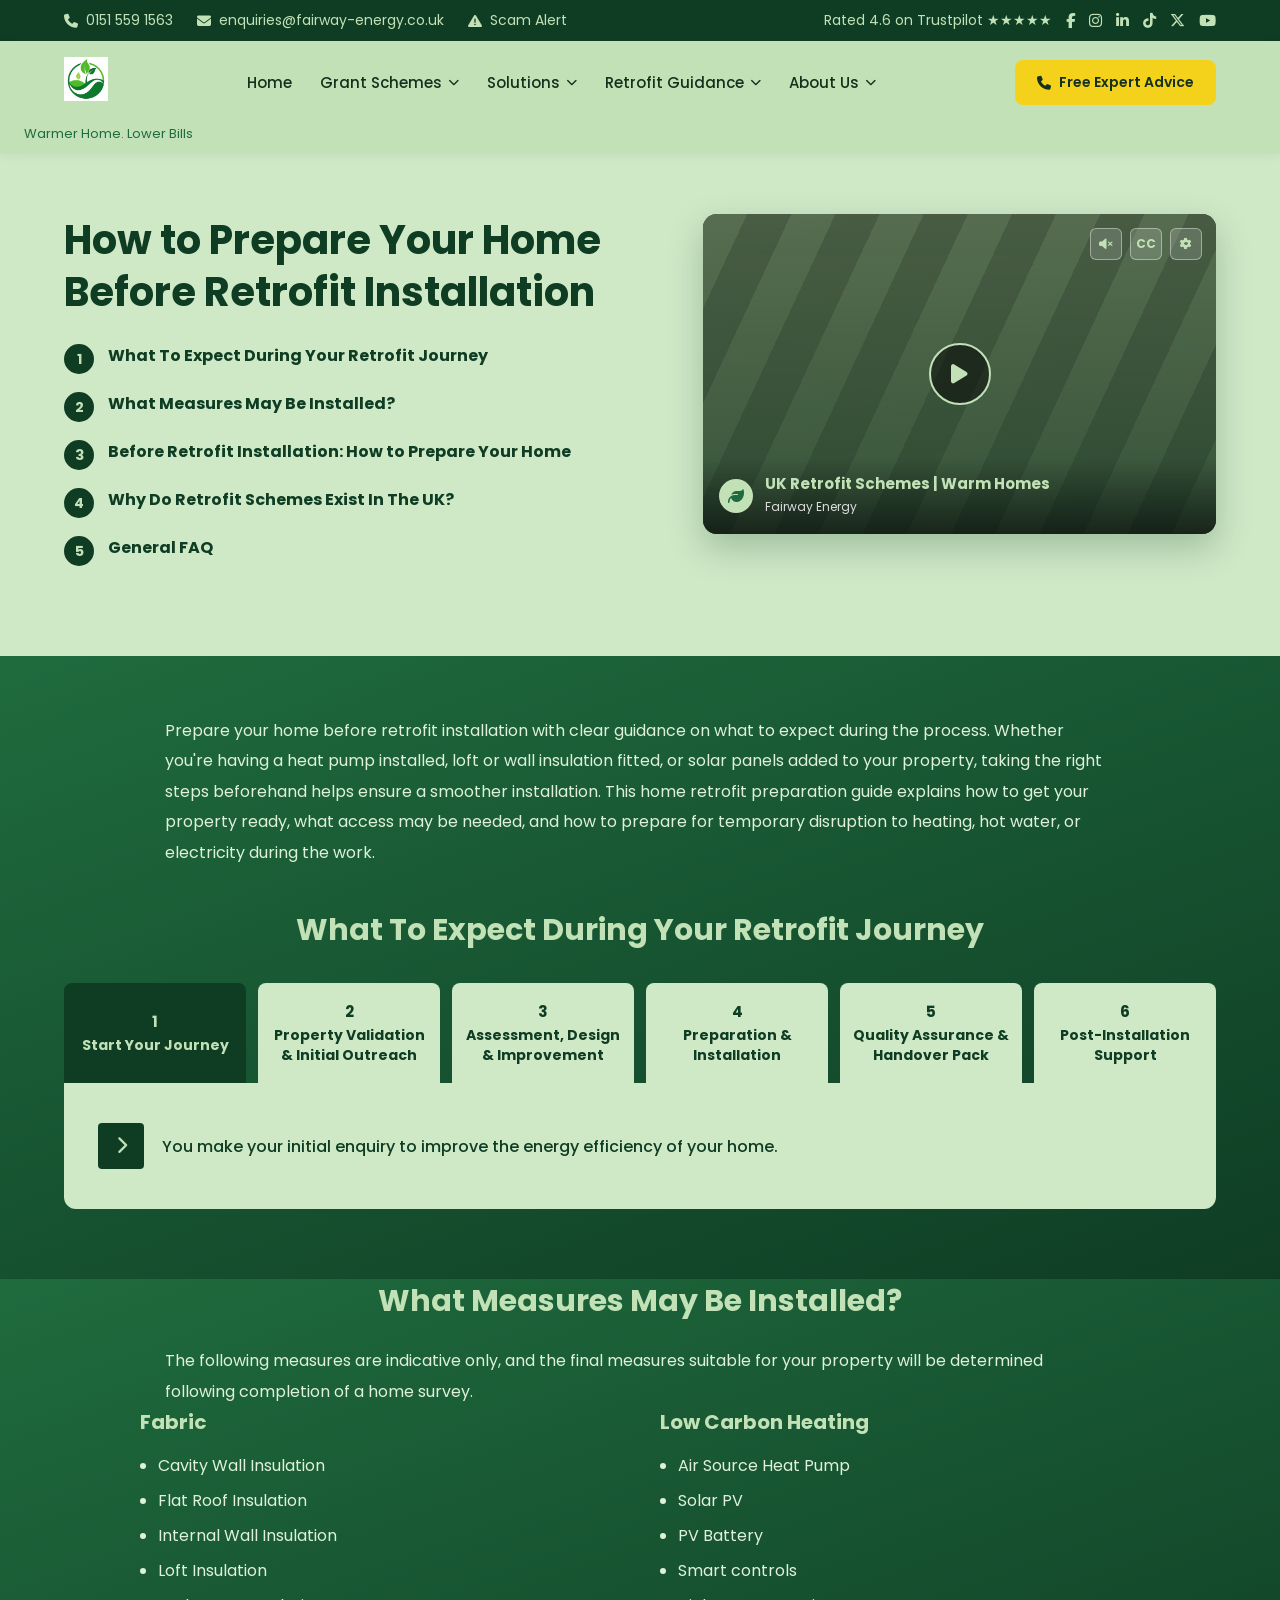
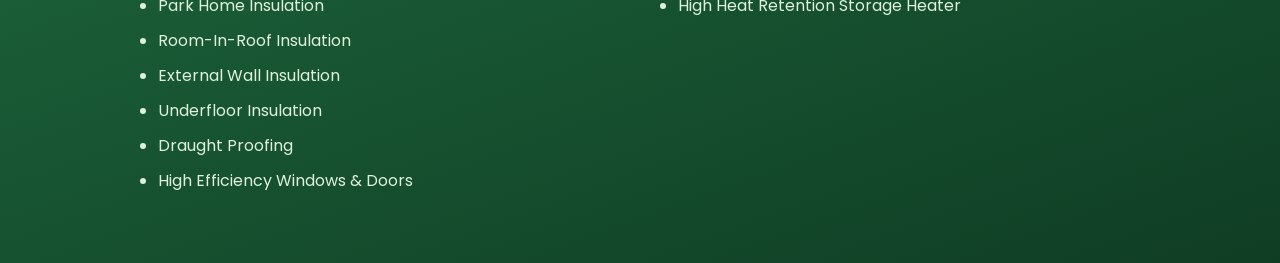
==== Before Retrofit Installation.html @ 3c631d4c "Add files via upload" ====
<!DOCTYPE html>
<html lang="en">
<head>
    <meta charset="UTF-8">
    <meta name="viewport" content="width=device-width, initial-scale=1.0">
    <title>How to Prepare Your Home Before Retrofit Installation | Fairway Energy</title>

    <link rel="preconnect" href="https://fonts.googleapis.com">
    <link href="https://fonts.googleapis.com/css2?family=Poppins:wght@300;400;500;600;700;800&display=swap" rel="stylesheet">

    <link rel="stylesheet" href="https://cdnjs.cloudflare.com/ajax/libs/font-awesome/6.5.2/css/all.min.css">

    <link rel="stylesheet" href="Before Retrofit Installation.css">
    <link rel="stylesheet" href="responsive.css">
</head>

<body>

<div class="topbar">
    <div class="container top-flex">
        <div class="left-info">
            <span><i class="fa-solid fa-phone"></i> 0151 559 1563</span>
            <span><i class="fa-solid fa-envelope"></i> enquiries@fairway-energy.co.uk</span>
            <span><i class="fa-solid fa-triangle-exclamation"></i> Scam Alert</span>
        </div>
        <div class="right-info">
            <span class="rating">Rated 4.6 on Trustpilot ★★★★★</span>
            <i class="fab fa-facebook-f"></i>
            <i class="fab fa-instagram"></i>
            <i class="fab fa-linkedin-in"></i>
            <i class="fab fa-tiktok"></i>
            <i class="fab fa-x-twitter"></i>
            <i class="fab fa-youtube"></i>
        </div>
    </div>
</div>

<!--================ HEADER =================-->
<header>
    <div class="container nav">
        <div class="logo">
            <img src="logo.png" alt="Fairway Energy">
        </div>

        <button class="mobile-nav-toggle" id="mobileNavToggle" type="button">
            <i class="fa-solid fa-bars"></i>
        </button>

        <nav id="mainNav">
            <ul>
                <li><a href="index.html">Home</a></li>

<li class="has-dropdown">
    <button class="dropdown-toggle" type="button">
        Grant Schemes <i class="fa-solid fa-chevron-down arrow"></i>
    </button>

    <ul class="dropdown-menu">
        <li><a href="ECO4Scheme.html">ECO4 Scheme</a></li>
        <li><a href="WHLG.html">WHLG</a></li>
        <li><a href="GBIS.html">GBIS</a></li>
    </ul>
</li>

<li class="has-dropdown">
    <button class="dropdown-toggle" type="button">
        Solutions <i class="fa-solid fa-chevron-down arrow"></i>
    </button>
    <ul class="dropdown-menu">
        <li><a href="boiler.html">Boiler</a></li>
        <li><a href="heat-pump.html">Heat Pump</a></li>
        <li><a href="solar-panels.html">Solar Panels</a></li>
        <li><a href="insulation.html">Home Insulation</a></li>
        <li><a href="ventilation.html">Ventilation</a></li>
    </ul>
</li>

<li class="has-dropdown">
    <button class="dropdown-toggle" type="button">
        Retrofit Guidance <i class="fa-solid fa-chevron-down arrow"></i>
    </button>
    <ul class="dropdown-menu">
        <li><a href="How Your Renewable Energy System Works.html">How Your Renewable Energy System Works</a></li>
        <li><a href="Before Retrofit Installation.html">Before Retrofit Installation</a></li>
    </ul>
</li>

<li class="has-dropdown">
    <button class="dropdown-toggle" type="button">
        About Us <i class="fa-solid fa-chevron-down arrow"></i>
    </button>
    <ul class="dropdown-menu">
        <li><a href="Trusted and Certified.html">Trusted and Certified</a></li>
        <li><a href="contact.html">Contact</a></li>
    </ul>
</li>

</ul>

</nav>

        <a href="#" class="call-btn">
            <i class="fa-solid fa-phone"></i>
            Free Expert Advice
        </a>
    </div>
    <div class="tagline">Warmer Home. Lower Bills</div>
</header>


<!--================ HERO + INLINE TOC + VIDEO =================-->
<section class="reg-hero">
    <div class="container reg-grid">

        <!-- LEFT -->
        <div class="reg-left">
            <h1>How to Prepare Your Home Before Retrofit Installation</h1>

            <ol class="reg-toc-inline">
                <li><span class="toc-num">1</span><a href="#journey">What To Expect During Your Retrofit Journey</a></li>
                <li><span class="toc-num">2</span><a href="#measures">What Measures May Be Installed?</a></li>
                <li><span class="toc-num">3</span><a href="#prepare">Before Retrofit Installation: How to Prepare Your Home</a></li>
                <li><span class="toc-num">4</span><a href="#why-exist">Why Do Retrofit Schemes Exist In The UK?</a></li>
                <li><span class="toc-num">5</span><a href="#faq">General FAQ</a></li>
            </ol>
        </div>

        <!-- RIGHT: VIDEO CARD -->
        <div class="reg-right">
            <div class="video-card">
                <div class="video-controls">
                    <span><i class="fa-solid fa-volume-xmark"></i></span>
                    <span>CC</span>
                    <span><i class="fa-solid fa-gear"></i></span>
                </div>
                <div class="play-btn"><i class="fa-solid fa-play"></i></div>
                <div class="video-info">
                    <div class="video-channel-icon"><i class="fa-solid fa-leaf"></i></div>
                    <div>
                        <h4>UK Retrofit Schemes | Warm Homes</h4>
                        <span>Fairway Energy</span>
                    </div>
                </div>
            </div>
        </div>
    </div>
</section>

<!--================ WHAT TO EXPECT DURING YOUR RETROFIT JOURNEY =================-->
<section class="reg-dark-section journey-section" id="journey">
    <div class="container">
        <p>
            Prepare your home before retrofit installation with clear guidance on
            what to expect during the process. Whether you're having a heat pump
            installed, loft or wall insulation fitted, or solar panels added to
            your property, taking the right steps beforehand helps ensure a
            smoother installation. This home retrofit preparation guide explains
            how to get your property ready, what access may be needed, and how to
            prepare for temporary disruption to heating, hot water, or
            electricity during the work.
        </p>

        <h2>What To Expect During Your Retrofit Journey</h2>

        <div class="step-tabs">
            <button class="step-tab active" data-step="1"><span class="step-num">1</span>Start Your Journey</button>
            <button class="step-tab" data-step="2"><span class="step-num">2</span>Property Validation &amp; Initial Outreach</button>
            <button class="step-tab" data-step="3"><span class="step-num">3</span>Assessment, Design &amp; Improvement</button>
            <button class="step-tab" data-step="4"><span class="step-num">4</span>Preparation &amp; Installation</button>
            <button class="step-tab" data-step="5"><span class="step-num">5</span>Quality Assurance &amp; Handover Pack</button>
            <button class="step-tab" data-step="6"><span class="step-num">6</span>Post-Installation Support</button>
        </div>

        <div class="step-panel active" data-step-panel="1">
            <div class="chevron-icon"><i class="fa-solid fa-chevron-right"></i></div>
            <p>You make your initial enquiry to improve the energy efficiency of your home.</p>
        </div>
        <div class="step-panel" data-step-panel="2">
            <div class="chevron-icon"><i class="fa-solid fa-chevron-right"></i></div>
            <p>We validate your property's eligibility and carry out an initial outreach call to understand your needs.</p>
        </div>
        <div class="step-panel" data-step-panel="3">
            <div class="chevron-icon"><i class="fa-solid fa-chevron-right"></i></div>
            <p>A qualified assessor surveys your home, designs a suitable retrofit package, and identifies improvement measures.</p>
        </div>
        <div class="step-panel" data-step-panel="4">
            <div class="chevron-icon"><i class="fa-solid fa-chevron-right"></i></div>
            <p>Your home is prepared and our installers carry out the agreed works to a high standard.</p>
        </div>
        <div class="step-panel" data-step-panel="5">
            <div class="chevron-icon"><i class="fa-solid fa-chevron-right"></i></div>
            <p>Every installation is quality checked, and you receive a full handover pack explaining your new systems.</p>
        </div>
        <div class="step-panel" data-step-panel="6">
            <div class="chevron-icon"><i class="fa-solid fa-chevron-right"></i></div>
            <p>Our team remains on hand after installation to answer any questions and provide ongoing support.</p>
        </div>
    </div>
</section>

<!--================ WHAT MEASURES MAY BE INSTALLED =================-->
<section class="reg-dark-section measures-section" id="measures">
    <div class="container">
        <h2>What Measures May Be Installed?</h2>
        <p>
            The following measures are indicative only, and the final measures
            suitable for your property will be determined following completion
            of a home survey.
        </p>

        <div class="measures-grid">
            <div>
                <h3>Fabric</h3>
                <ul>
                    <li>Cavity Wall Insulation</li>
                    <li>Flat Roof Insulation</li>
                    <li>Internal Wall Insulation</li>
                    <li>Loft Insulation</li>
                    <li>Park Home Insulation</li>
                    <li>Room-In-Roof Insulation</li>
                    <li>External Wall Insulation</li>
                    <li>Underfloor Insulation</li>
                    <li>Draught Proofing</li>
                    <li>High Efficiency Windows &amp; Doors</li>
                </ul>
            </div>
            <div>
                <h3>Low Carbon Heating</h3>
                <ul>
                    <li>Air Source Heat Pump</li>
                    <li>Solar PV</li>
                    <li>PV Battery</li>
                    <li>Smart controls</li>
                    <li>High Heat Retention Storage Heater</li>
                </ul>
            </div>
        </div>
    </div>
</section>

<script src="script.js"></script>
<script>
    document.querySelectorAll('.step-tab').forEach(function (tab) {
        tab.addEventListener('click', function () {
            var step = tab.getAttribute('data-step');

            document.querySelectorAll('.step-tab').forEach(function (t) { t.classList.remove('active'); });
            document.querySelectorAll('.step-panel').forEach(function (p) { p.classList.remove('active'); });

            tab.classList.add('active');
            document.querySelector('[data-step-panel="' + step + '"]').classList.add('active');
        });
    });
</script>

</body>
</html>
---- Before Retrofit Installation.css ----
:root{
  --dark-green: #0f3d24;
  --mid-green: #1f6b3e;
  --light-green: #cfe9c7;
  --yellow: #f4d21c;
  --text-dark: #14311d;
  --white: #c2e1b6;
}

*{
  margin:0;
  padding:0;
  box-sizing:border-box;
}

body{
  font-family: 'Poppins', sans-serif;
  color: var(--text-dark);
  background: var(--white);
}

.container{
  max-width: 1200px;
  margin: 0 auto;
  padding: 0 24px;
}

a{ text-decoration:none; color:inherit; }
ul{ list-style:none; }

/* ================ TOP BAR ================ */
.topbar{
  background: var(--dark-green);
  color: var(--white);
  font-size: 14px;
}
.top-flex{
  display:flex;
  justify-content:space-between;
  align-items:center;
  padding: 10px 24px;
  flex-wrap: wrap;
  gap: 10px;
}
.left-info{
  display:flex;
  gap: 24px;
  flex-wrap: wrap;
}
.left-info span{
  display:flex;
  align-items:center;
  gap:8px;
  white-space:nowrap;
}
.right-info{
  display:flex;
  align-items:center;
  gap: 14px;
}
.right-info i{
  font-size: 15px;
}
.rating{ white-space:nowrap; }

/* ================ HEADER ================ */
header{
  position: relative;
  z-index: 100;
  background: var(--white);
  box-shadow: 0 2px 10px rgba(0,0,0,0.05);
}
.nav{
  display:flex;
  align-items:center;
  justify-content:space-between;
  padding: 16px 24px;
  gap: 20px;
  flex-wrap: wrap;
}
.logo img{
  height: 44px;
}
.tagline{
  font-size: 13px;
  color: var(--mid-green);
  padding: 0 24px 10px;
}

.mobile-nav-toggle{
  display:none;
  background:none;
  border: 1px solid var(--dark-green);
  border-radius:6px;
  padding: 8px 12px;
  font-size: 18px;
  color: var(--dark-green);
  cursor:pointer;
}

nav ul{
  display:flex;
  align-items:center;
  gap: 28px;
  font-weight:500;
  font-size: 15px;
}

/* Dropdown toggle buttons */
.has-dropdown{
  position: relative;
}
.dropdown-toggle{
  background:none;
  border:none;
  font: inherit;
  font-weight:500;
  color: var(--text-dark);
  display:flex;
  align-items:center;
  gap: 6px;
  cursor:pointer;
  padding: 6px 0;
}
.arrow{
  font-size: 11px;
  transition: transform 0.2s ease;
}

.dropdown-menu{
  display:none;
  position:absolute;
  top: calc(100% + 12px);
  left: 0;
  background: var(--white);
  min-width: 230px;
  border-radius: 10px;
  box-shadow: 0 14px 32px rgba(15,61,36,0.15);
  padding: 10px 0;
}
.dropdown-menu li a{
  display:block;
  padding: 10px 18px;
  font-size: 14px;
  color: var(--text-dark);
  font-weight:400;
}
.dropdown-menu li a:hover{
  background: var(--light-green);
  color: var(--mid-green);
}

.has-dropdown.open .dropdown-menu{
  display:block;
}
.has-dropdown.open .arrow{
  transform: rotate(180deg);
}

.call-btn{
  background: var(--yellow);
  color: var(--text-dark);
  font-weight:600;
  font-size: 14px;
  padding: 12px 22px;
  border-radius: 8px;
  display:flex;
  align-items:center;
  gap: 8px;
  white-space:nowrap;
}
.call-btn:hover{
  background:#e6c400;
}

/* ================ HERO ================ */
.hero{
  background: var(--light-green);
  padding: 70px 0;
}
.hero-grid{
  display:grid;
  grid-template-columns: 1.2fr 1fr;
  align-items:center;
  gap: 50px;
}
.hero-left h1{
  font-size: clamp(30px, 4vw, 44px);
  color: var(--dark-green);
  font-weight:700;
  line-height:1.25;
  margin-bottom: 20px;
}
.hero-left h1 span{
  display:block;
  color: var(--mid-green);
  font-size: 0.6em;
  font-weight:600;
  margin-top: 8px;
}
.hero-left p{
  font-size: 16px;
  line-height:1.8;
  color: #35513f;
}

.hero-right{
  display:flex;
  flex-direction:column;
  align-items:center;
  gap: 30px;
}
.eco-logo img{
  max-width: 220px;
}
.apply-box{
  background: var(--dark-green);
  color: var(--white);
  border-radius: 14px;
  padding: 28px;
  text-align:center;
  width: 100%;
}
.apply-box h2{
  font-size: 20px;
  font-weight:600;
  margin-bottom: 18px;
  line-height:1.4;
}
.apply-box a{
  display:inline-block;
  background: var(--yellow);
  color: var(--text-dark);
  font-weight:600;
  padding: 14px 26px;
  border-radius: 8px;
  font-size: 15px;
}
.apply-box a:hover{
  background:#e6c400;
}

/* ================ MOBILE ================ */
@media (max-width: 900px){
  .hero-grid{
    grid-template-columns: 1fr;
    text-align:left;
  }
  .hero-right{
    align-items:flex-start;
  }
}

@media (max-width: 768px){
  .top-flex{
    flex-direction:column;
    align-items:flex-start;
  }
  .right-info{
    width:100%;
    justify-content:space-between;
  }

  .mobile-nav-toggle{
    display:block;
  }

  nav{
    width:100%;
    display:none;
  }
  nav.mobile-open{
    display:block;
  }
  nav ul{
    flex-direction:column;
    align-items:flex-start;
    width:100%;
    gap: 4px;
  }
  .has-dropdown{
    width:100%;
  }
  .dropdown-toggle{
    width:100%;
    justify-content:space-between;
    padding: 12px 0;
  }
  .dropdown-menu{
    position: static;
    box-shadow:none;
    width:100%;
    padding-left: 14px;
  }

  .call-btn{
    width:100%;
    justify-content:center;
  }

  .hero{
    padding: 40px 0;
  }
  .apply-box{
    padding: 22px;
  }
}

/* ================================================ */
/* ============ GBIS SCHEME PAGE ADD-ON ============ */
/* ================================================ */

.gbis-hero{
  background: var(--light-green);
  padding: 60px 0 0;
}
.gbis-grid{
  display:grid;
  grid-template-columns: 1.15fr 1fr;
  gap: 60px;
  align-items:start;
}

.gbis-left h1{
  font-size: clamp(28px, 3.4vw, 38px);
  color: var(--dark-green);
  font-weight:700;
  margin-bottom: 12px;
  line-height:1.3;
}
.gbis-left h3{
  font-size: clamp(20px, 2.6vw, 26px);
  color: var(--dark-green);
  font-weight:700;
  margin-bottom: 14px;
}
.gbis-left p{
  font-size: 16px;
  line-height:1.8;
  color: #35513f;
  margin-bottom: 26px;
}
.gbis-left h2.section-title{
  font-size: clamp(22px, 2.8vw, 28px);
  color: var(--dark-green);
  font-weight:700;
  margin: 30px 0 18px;
}

/* Apply box (reuses .apply-box) */
.gbis-right .apply-box{
  margin-bottom: 30px;
}

/* House diagram */
.house-diagram-wrap{
  position: relative;
  width: 100%;
}
.house-diagram-wrap img{
  width: 100%;
  display:block;
}
.house-label{
  position:absolute;
  font-weight:600;
  color: var(--dark-green);
  font-size: 18px;
  text-align:center;
  line-height:1.2;
}
.house-label span{
  display:block;
  font-size: 26px;
  font-weight:700;
}
.house-label.roof{ top: 0; right: 5%; }
.house-label.walls{ top: 42%; left: -6%; }
.house-label.floor{ bottom: 4%; right: -4%; }

.heat-loss-copy{
  font-size: 15px;
  line-height:1.8;
  color: #35513f;
  margin: 24px 0 10px;
}
.heat-loss-caption{
  font-style: italic;
  font-size: 14px;
  color: var(--mid-green);
  margin-bottom: 18px;
}
.heat-loss-stats{
  display:grid;
  grid-template-columns: repeat(4, 1fr);
  gap: 20px;
  text-align:center;
}
.heat-loss-stats .stat-num{
  font-size: clamp(26px, 3vw, 40px);
  font-weight:700;
  color: var(--dark-green);
}
.heat-loss-stats .stat-label{
  font-size: 14px;
  color: #35513f;
  margin-top: 4px;
}

/* Accordion */
.accordion{
  margin: 18px 0;
  border-radius: 10px;
  overflow:hidden;
}
.accordion-item + .accordion-item{
  margin-top: 14px;
}
.accordion-header{
  background: var(--dark-green);
  color: var(--white);
  font-weight:600;
  font-size: 16px;
  padding: 16px 20px;
  display:flex;
  align-items:center;
  justify-content:space-between;
  cursor:pointer;
  border-radius: 10px;
}
.accordion-header .toggle-icon{
  font-size: 18px;
  font-weight:700;
}
.accordion-body{
  background: #f4f4f4;
  padding: 0 20px;
  max-height: 0;
  overflow:hidden;
  transition: max-height 0.3s ease, padding 0.3s ease;
  border-radius: 0 0 10px 10px;
}
.accordion-item.open .accordion-body{
  padding: 20px;
  max-height: 600px;
}
.accordion-body h4{
  color: var(--mid-green);
  font-size: 15px;
  margin-bottom: 6px;
}
.accordion-body p,
.accordion-body ul{
  font-size: 14px;
  line-height:1.8;
  color: var(--text-dark);
  margin-bottom: 14px;
}
.accordion-body ul{
  padding-left: 4px;
}
.accordion-body ul li{
  margin-bottom: 4px;
}
.accordion-body a{
  text-decoration: underline;
  color: var(--mid-green);
}

/* Benefit cards */
.benefit-cards{
  display:grid;
  grid-template-columns: repeat(3, 1fr);
  gap: 24px;
  margin: 50px 0 70px;
}
.benefit-card{
  position: relative;
  border-radius: 14px;
  overflow:hidden;
  padding: 36px 26px;
  color: var(--white);
  background: linear-gradient(rgba(15,61,36,0.82), rgba(15,61,36,0.82)), center/cover no-repeat;
}
.benefit-card i{
  font-size: 30px;
  margin-bottom: 16px;
  display:block;
}
.benefit-card h3{
  font-size: 20px;
  font-weight:700;
  margin-bottom: 12px;
}
.benefit-card p{
  font-size: 14px;
  line-height:1.7;
  color: #eaf7e6;
}
.benefit-card p b{ color: var(--white); }

/* Insulation types section */
.insulation-covered{
  background: linear-gradient(135deg, var(--mid-green), var(--dark-green));
  color: var(--white);
  padding: 70px 0;
}
.insulation-covered h2{
  font-size: clamp(26px, 3vw, 34px);
  font-weight:700;
  margin-bottom: 24px;
}
.insulation-covered > .container > p{
  font-size: 16px;
  line-height:1.8;
  color: #dff1da;
  margin-bottom: 26px;
  max-width: 800px;
}
.insulation-list{
  display:flex;
  flex-direction:column;
  gap: 20px;
}
.insulation-list li{
  font-size: 16px;
  line-height:1.8;
  color: #eaf7e6;
}
.insulation-list li b{
  color: var(--white);
}

/* ============ MOBILE: GBIS ADD-ON ============ */
@media (max-width: 900px){
  .gbis-grid{
    grid-template-columns: 1fr;
  }
  .heat-loss-stats{
    grid-template-columns: repeat(2, 1fr);
  }
  .benefit-cards{
    grid-template-columns: 1fr;
  }
  .house-label.walls{ left: 2%; }
  .house-label.floor{ right: 2%; }
}

/* ================================================ */
/* ========= FREE BOILER GRANT PAGE ADD-ON ========= */
/* ================================================ */

.fbg-hero{
  background: var(--light-green);
  padding: 60px 0 0;
  position: relative;
  overflow: hidden;
}
.fbg-grid{
  display:grid;
  grid-template-columns: 1.1fr 1fr;
  gap: 60px;
  align-items:start;
  position: relative;
  z-index: 2;
}
.fbg-left h1{
  font-size: clamp(30px, 4vw, 42px);
  color: var(--dark-green);
  font-weight:700;
  margin-bottom: 20px;
}
.fbg-left p{
  font-size: 16px;
  line-height:1.9;
  color: #35513f;
  margin-bottom: 24px;
}
.checklist{
  display:flex;
  flex-direction:column;
  gap: 14px;
  margin-bottom: 20px;
}
.checklist li{
  display:flex;
  align-items:center;
  gap: 12px;
  font-size: 17px;
  font-weight:600;
  color: var(--dark-green);
}
.checklist li i{
  color: var(--mid-green);
  font-size: 18px;
}

.fbg-right{
  position: relative;
}
.fbg-right .apply-box{
  text-align:left;
  margin-bottom: 40px;
}
.fbg-right .apply-box h2{
  font-size: 24px;
  margin-bottom: 20px;
}

.boiler-icon-wrap{
  position: relative;
  display:flex;
  justify-content:center;
}
.boiler-icon-wrap svg{
  width: 100%;
  max-width: 320px;
  height: auto;
}

/* Decorative bottom curve like screenshot */
.fbg-curve{
  position: absolute;
  right: 0;
  bottom: 0;
  width: 55%;
  height: 60%;
  background: var(--dark-green);
  border-top-left-radius: 220px;
  z-index: 1;
}

/* ================ TOC / STEP LIST ================ */
.fbg-toc-section{
  background: var(--mid-green);
  background: linear-gradient(160deg, var(--mid-green), var(--dark-green));
  padding: 60px 0 70px;
  position: relative;
  z-index: 2;
}
.toc-box{
  background: var(--light-green);
  border-radius: 14px;
  padding: 40px 44px;
  max-width: 950px;
  margin: 0 auto;
}
.toc-list{
  display:flex;
  flex-direction:column;
  gap: 26px;
}
.toc-list li{
  display:flex;
  align-items:flex-start;
  gap: 16px;
}
.toc-num{
  flex: 0 0 30px;
  width: 30px;
  height: 30px;
  border-radius: 50%;
  background: var(--dark-green);
  color: var(--white);
  font-weight:700;
  font-size: 14px;
  display:flex;
  align-items:center;
  justify-content:center;
}
.toc-list a{
  font-weight:700;
  font-size: 17px;
  color: var(--dark-green);
  line-height:1.5;
}
.toc-list a:hover{
  color: var(--mid-green);
  text-decoration: underline;
}

/* Step guide heading + intro that follows the TOC */
.guide-intro{
  padding: 60px 0;
}
.guide-intro h2{
  font-size: clamp(24px, 3vw, 34px);
  color: var(--dark-green);
  font-weight:700;
  text-align:center;
  margin-bottom: 26px;
}
.guide-intro p{
  font-size: 16px;
  line-height:1.9;
  color: #35513f;
  max-width: 900px;
  margin: 0 auto;
  text-align:center;
}
.guide-intro hr{
  width: 80px;
  border: none;
  border-top: 3px solid var(--yellow);
  margin: 26px auto 0;
}

/* ============ MOBILE: FREE BOILER GRANT ADD-ON ============ */
@media (max-width: 900px){
  .fbg-grid{
    grid-template-columns: 1fr;
  }
  .fbg-curve{
    display:none;
  }
  .toc-box{
    padding: 28px 22px;
  }
}

/* ================================================ */
/* ======== FREE HEAT PUMP GRANT PAGE ADD-ON ======= */
/* ================================================ */

.hp-icon-wrap{
  position: relative;
  display:flex;
  justify-content:center;
}
.hp-icon-wrap svg{
  width: 100%;
  max-width: 300px;
  height: auto;
}

/* ---- Dark section: image + free installation copy ---- */
.hp-dark-section{
  background: linear-gradient(160deg, var(--mid-green), var(--dark-green));
  padding: 70px 0;
  color: var(--white);
}
.hp-dark-grid{
  display:grid;
  grid-template-columns: 1fr 1.1fr;
  gap: 50px;
  align-items:center;
}
.hp-dark-img{
  position: relative;
  border-radius: 0 120px 0 0;
  overflow:hidden;
}
.hp-dark-img img{
  width: 100%;
  display:block;
  border-radius: 0 120px 0 0;
}
.hp-dark-copy h2{
  font-size: clamp(24px, 3vw, 32px);
  font-weight:700;
  margin-bottom: 18px;
}
.hp-dark-copy h3{
  font-size: 18px;
  font-weight:600;
  line-height:1.6;
  margin-bottom: 20px;
  color: #eaf7e6;
}
.hp-dark-copy p{
  font-size: 15px;
  line-height:1.9;
  color: #dff1da;
  margin-bottom: 22px;
}
.hp-dark-copy .checklist li{
  color: var(--white);
}
.hp-dark-copy .checklist li i{
  color: #eaf7e6;
}

/* ---- Light section: professional installers ---- */
.hp-installer-section{
  background: var(--light-green);
  padding: 70px 0;
}
.hp-installer-grid{
  display:grid;
  grid-template-columns: 1.1fr 1fr;
  gap: 50px;
  align-items:center;
}
.hp-installer-copy h2{
  font-size: clamp(24px, 3vw, 32px);
  color: var(--dark-green);
  font-weight:700;
  margin-bottom: 18px;
}
.hp-installer-copy p{
  font-size: 16px;
  line-height:1.9;
  color: #35513f;
  margin-bottom: 22px;
}
.hp-installer-copy p a{
  text-decoration: underline;
  color: var(--dark-green);
  font-weight:600;
}
.hp-installer-copy .checklist{
  margin-bottom: 26px;
}

.hp-question-box{
  background: var(--yellow);
  border-radius: 10px;
  padding: 22px 26px;
  display:flex;
  align-items:center;
  justify-content:space-between;
  gap: 20px;
  max-width: 380px;
}
.hp-question-box p{
  font-size: 17px;
  color: var(--text-dark);
  margin: 0;
  line-height:1.5;
}
.hp-question-box strong{
  display:block;
  font-size: 18px;
}
.hp-question-box i{
  background: var(--dark-green);
  color: var(--white);
  width: 44px;
  height: 44px;
  border-radius: 50%;
  display:flex;
  align-items:center;
  justify-content:center;
  font-size: 16px;
  flex-shrink:0;
}

.hp-installer-img{
  position: relative;
  border-radius: 120px 0 0 0;
  overflow:hidden;
  background: var(--light-green);
}
.hp-installer-img img{
  width: 100%;
  display:block;
}

/* ============ MOBILE: HEAT PUMP ADD-ON ============ */
@media (max-width: 900px){
  .hp-dark-grid,
  .hp-installer-grid{
    grid-template-columns: 1fr;
  }
  .hp-dark-img,
  .hp-installer-img{
    border-radius: 20px;
  }
  .hp-dark-img img,
  .hp-installer-img img{
    border-radius: 20px;
  }
  .hp-question-box{
    max-width: 100%;
  }
}

/* ================================================ */
/* ===== RENEWABLE ENERGY GUIDE PAGE ADD-ON ======== */
/* ================================================ */

.reg-hero{
  background: var(--light-green);
  padding: 60px 0 90px;
  position: relative;
  overflow: hidden;
}
.reg-grid{
  display:grid;
  grid-template-columns: 1.15fr 1fr;
  gap: 50px;
  align-items:start;
  position: relative;
  z-index: 2;
}
.reg-left h1{
  font-size: clamp(28px, 3.6vw, 40px);
  color: var(--dark-green);
  font-weight:700;
  line-height:1.3;
  margin-bottom: 26px;
}
.reg-toc-inline{
  display:flex;
  flex-direction:column;
  gap: 18px;
}
.reg-toc-inline li{
  display:flex;
  align-items:flex-start;
  gap: 14px;
}
.reg-toc-inline a{
  font-weight:700;
  font-size: 16px;
  color: var(--dark-green);
  line-height:1.5;
}
.reg-toc-inline a:hover{
  color: var(--mid-green);
  text-decoration: underline;
}

.reg-right .apply-box{
  margin-bottom: 30px;
}
.reg-house-icon{
  display:flex;
  justify-content:center;
}
.reg-house-icon svg{
  width: 100%;
  max-width: 320px;
  height: auto;
}

.reg-curve{
  position: absolute;
  right: 0;
  bottom: 0;
  width: 45%;
  height: 55%;
  background: var(--dark-green);
  border-top-left-radius: 220px;
  z-index: 1;
}

/* ---- Dark section: system intro ---- */
.reg-dark-section{
  background: linear-gradient(160deg, var(--mid-green), var(--dark-green));
  padding: 60px 0 0;
}
.reg-dark-section h2{
  font-size: clamp(24px, 3vw, 32px);
  font-weight:700;
  color: var(--white);
  text-align:center;
  margin-bottom: 22px;
}
.reg-dark-section > .container > p{
  font-size: 16px;
  line-height:1.9;
  color: #dff1da;
  max-width: 950px;
  margin: 0 auto;
  text-align:left;
}

/* ---- Key benefits panel ---- */
.reg-benefits-panel{
  background: var(--light-green);
  border-top-right-radius: 140px;
  margin-top: 40px;
  padding: 50px 44px 10px;
}
.reg-benefits-panel h3{
  font-size: clamp(22px, 2.8vw, 28px);
  color: var(--dark-green);
  font-weight:700;
  text-align:center;
  margin-bottom: 34px;
}
.benefit-list{
  display:flex;
  flex-direction:column;
  gap: 34px;
  max-width: 950px;
  margin: 0 auto;
}
.benefit-item{
  display:flex;
  align-items:flex-start;
  gap: 20px;
}
.benefit-icon{
  flex: 0 0 56px;
  width: 56px;
  height: 56px;
  display:flex;
  align-items:center;
  justify-content:center;
}
.benefit-icon svg{
  width: 100%;
  height: 100%;
}
.benefit-item h4{
  font-size: 17px;
  color: var(--dark-green);
  font-weight:700;
  margin-bottom: 6px;
}
.benefit-item p{
  font-size: 15px;
  line-height:1.7;
  color: #35513f;
}

/* ============ MOBILE: RENEWABLE GUIDE ADD-ON ============ */
@media (max-width: 900px){
  .reg-grid{
    grid-template-columns: 1fr;
  }
  .reg-curve{
    display:none;
  }
  .reg-benefits-panel{
    border-top-right-radius: 40px;
    padding: 34px 22px 10px;
  }
}

/* ================================================ */
/* ===== RETROFIT PREPARATION GUIDE PAGE ADD-ON ==== */
/* ================================================ */

/* ---- Video card in hero ---- */
.video-card{
  position: relative;
  border-radius: 14px;
  overflow:hidden;
  background: linear-gradient(160deg, #2a2a2a, #111);
  aspect-ratio: 16/10;
  display:flex;
  align-items:flex-end;
  box-shadow: 0 14px 34px rgba(15,61,36,0.25);
}
.video-card::before{
  content:"";
  position:absolute;
  inset:0;
  background:
    linear-gradient(rgba(15,61,36,0.15), rgba(15,61,36,0.55)),
    repeating-linear-gradient(115deg, #6b7f5e 0 40px, #58694d 40px 80px);
  opacity: 0.9;
}
.video-card .video-controls{
  position:absolute;
  top: 14px;
  right: 14px;
  display:flex;
  gap: 8px;
  z-index: 3;
}
.video-card .video-controls span{
  width: 32px;
  height: 32px;
  border-radius: 6px;
  background: rgba(255,255,255,0.15);
  color: var(--white);
  display:flex;
  align-items:center;
  justify-content:center;
  font-size: 12px;
  font-weight:700;
  border: 1px solid rgba(255,255,255,0.4);
}
.video-card .video-info{
  position: relative;
  z-index: 2;
  display:flex;
  align-items:center;
  gap: 12px;
  padding: 16px;
  width: 100%;
  background: linear-gradient(0deg, rgba(0,0,0,0.55), transparent);
}
.video-card .video-channel-icon{
  width: 34px;
  height: 34px;
  border-radius: 50%;
  background: var(--white);
  display:flex;
  align-items:center;
  justify-content:center;
  color: var(--mid-green);
  font-size: 16px;
  flex-shrink:0;
}
.video-card .video-info h4{
  color: var(--white);
  font-size: 15px;
  font-weight:700;
  line-height:1.3;
}
.video-card .video-info span{
  color: #ddd;
  font-size: 12px;
}
.video-card .play-btn{
  position:absolute;
  top: 50%;
  left: 50%;
  transform: translate(-50%, -50%);
  width: 62px;
  height: 62px;
  border-radius: 50%;
  background: rgba(0,0,0,0.5);
  border: 2px solid var(--white);
  color: var(--white);
  display:flex;
  align-items:center;
  justify-content:center;
  font-size: 22px;
  z-index: 2;
}

/* ---- Journey step tabs ---- */
.journey-section{
  padding: 60px 0 70px;
}
.journey-section > p{
  font-size: 16px;
  line-height:1.9;
  color: #dff1da;
  max-width: 1000px;
}
.journey-section h2{
  font-size: clamp(22px, 3vw, 30px);
  color: var(--white);
  font-weight:700;
  text-align:center;
  margin: 40px 0 30px;
}
.step-tabs{
  display:grid;
  grid-template-columns: repeat(6, 1fr);
  gap: 12px;
  margin-bottom: 0;
}
.step-tab{
  background: var(--light-green);
  color: var(--dark-green);
  font-weight:700;
  font-size: 14px;
  text-align:center;
  line-height:1.4;
  padding: 18px 10px;
  border-radius: 8px 8px 0 0;
  cursor:pointer;
  border: none;
  font-family: inherit;
}
.step-tab .step-num{
  display:block;
  font-size: 15px;
  margin-bottom: 4px;
}
.step-tab.active{
  background: var(--dark-green);
  color: var(--white);
}
.step-panel{
  display:none;
  background: var(--light-green);
  border-radius: 0 0 12px 12px;
  padding: 40px 34px;
  align-items:center;
  gap: 18px;
}
.step-panel.active{
  display:flex;
}
.step-panel .chevron-icon{
  flex: 0 0 46px;
  width: 46px;
  height: 46px;
  background: var(--dark-green);
  color: var(--white);
  display:flex;
  align-items:center;
  justify-content:center;
  font-size: 18px;
  border-radius: 4px;
}
.step-panel p{
  font-size: 16px;
  color: var(--dark-green);
  font-weight:500;
  margin:0;
}

/* ---- Measures section ---- */
.measures-section{
  padding: 0 0 70px;
}
.measures-section h2{
  font-size: clamp(22px, 3vw, 30px);
  color: var(--white);
  font-weight:700;
  text-align:center;
  margin-bottom: 22px;
}
.measures-section > p{
  font-size: 16px;
  line-height:1.9;
  color: #dff1da;
  text-align:center;
  max-width: 900px;
  margin: 0 auto 40px;
}
.measures-grid{
  display:grid;
  grid-template-columns: 1fr 1fr;
  gap: 40px;
  max-width: 1000px;
  margin: 0 auto;
}
.measures-grid h3{
  color: var(--white);
  font-size: 20px;
  font-weight:700;
  margin-bottom: 16px;
}
.measures-grid ul{
  display:flex;
  flex-direction:column;
  gap: 10px;
}
.measures-grid ul li{
  color: #dff1da;
  font-size: 16px;
  padding-left: 18px;
  position: relative;
}
.measures-grid ul li::before{
  content:"";
  position:absolute;
  left:0;
  top: 10px;
  width: 6px;
  height: 6px;
  border-radius: 50%;
  background: #dff1da;
}

/* ============ MOBILE: RETROFIT PREP ADD-ON ============ */
@media (max-width: 900px){
  .step-tabs{
    grid-template-columns: repeat(3, 1fr);
  }
  .measures-grid{
    grid-template-columns: 1fr;
    gap: 26px;
  }
}
@media (max-width: 600px){
  .step-tabs{
    grid-template-columns: repeat(2, 1fr);
  }
}
---- responsive.css ----
/* =====================================================================
   RESPONSIVE.CSS — Global mobile-fix layer for Fairway Energy site
   Link this AFTER your page's own CSS file in every HTML <head>, e.g.:
   <link rel="stylesheet" href="style.css">
   <link rel="stylesheet" href="responsive.css">
   ===================================================================== */

/* ---------- UNIVERSAL SAFETY NET ---------- */
img, svg{
    max-width: 100%;
    height: auto;
}

* {
    -webkit-text-size-adjust: 100%;
}

html{
    overflow-x: hidden;
}

body{
    overflow-x: hidden;
    width: 100%;
}

/* ---------- TABLET (≤900px) ---------- */
@media (max-width: 900px){

    .container{
        padding: 0 18px;
    }

    /* Any two/three-column hero or content grid collapses to 1 column
       (covers .hero-grid, .whlg-hero-grid, .fbg-grid, .reg-grid, etc.) */
    [class*="-grid"]{
        grid-template-columns: 1fr !important;
    }

    .feature-cards,
    .benefit-list,
    .footer-top{
        grid-template-columns: 1fr !important;
    }

    section{
        padding-top: 40px;
        padding-bottom: 40px;
    }
}

/* ---------- MOBILE (≤768px) ---------- */
@media (max-width: 768px){

    /* --- Topbar --- */
    .top-flex{
        flex-direction: column;
        align-items: flex-start;
        gap: 8px;
        padding: 10px 18px;
    }

    .left-info{
        flex-wrap: wrap;
        row-gap: 6px;
    }

    .right-info{
        width: 100%;
        justify-content: flex-start;
    }

    /* --- Header / Nav --- */
    .nav{
        padding: 12px 18px;
        flex-wrap: wrap;
    }

    .logo img{
        height: 38px;
    }

    .mobile-nav-toggle{
        display: block !important;
        margin-left: auto;
    }

    #mainNav,
    nav#mainNav{
        display: none;
        width: 100%;
        order: 3;
    }

    #mainNav.mobile-open,
    nav.mobile-open{
        display: block;
    }

    #mainNav ul{
        flex-direction: column;
        align-items: flex-start;
        width: 100%;
        gap: 4px;
        padding: 12px 0;
    }

    .has-dropdown{
        width: 100%;
    }

    .dropdown-toggle{
        width: 100%;
        justify-content: space-between;
        padding: 12px 4px;
    }

    .dropdown-menu{
        position: static;
        opacity: 1;
        visibility: visible;
        transform: none;
        box-shadow: none;
        width: 100%;
        padding-left: 14px;
        display: none;
    }

    .has-dropdown.open .dropdown-menu{
        display: block;
    }

    .call-btn{
        width: 100%;
        justify-content: center;
        margin-top: 10px;
    }

    /* --- Typography scale-down --- */
    h1{ font-size: clamp(26px, 7vw, 34px) !important; }
    h2{ font-size: clamp(22px, 6vw, 28px) !important; }

    /* --- Table of contents / lists that used multi-column --- */
    .toc-list a{
        font-size: 15px;
        gap: 12px;
    }
}

/* ---------- SMALL PHONES (≤480px) ---------- */
@media (max-width: 480px){

    .container{
        padding: 0 14px;
    }

    .topbar{
        font-size: 12px;
    }

    .left-info span:nth-child(2){
        display: none; /* hide email on very small screens, keep phone number */
    }

    .nav{
        padding: 10px 14px;
    }

    .logo img{
        height: 32px;
    }

    .apply-box,
    .apply-box.dark,
    [class*="apply-box"]{
        padding: 20px !important;
    }

    .apply-box h2{
        font-size: 17px !important;
    }

    /* --- Footer --- */
    .footer-bottom .container{
        flex-direction: column;
        align-items: flex-start;
        gap: 10px;
        text-align: left;
    }

    .logo-row{
        gap: 20px !important;
    }

    .logo-row img{
        max-height: 32px !important;
    }

    /* --- Cards / accordions full-width, tighter padding --- */
    .feature-card,
    .benefit-item,
    .accordion-header,
    .accordion-body{
        padding: 20px !important;
    }
}
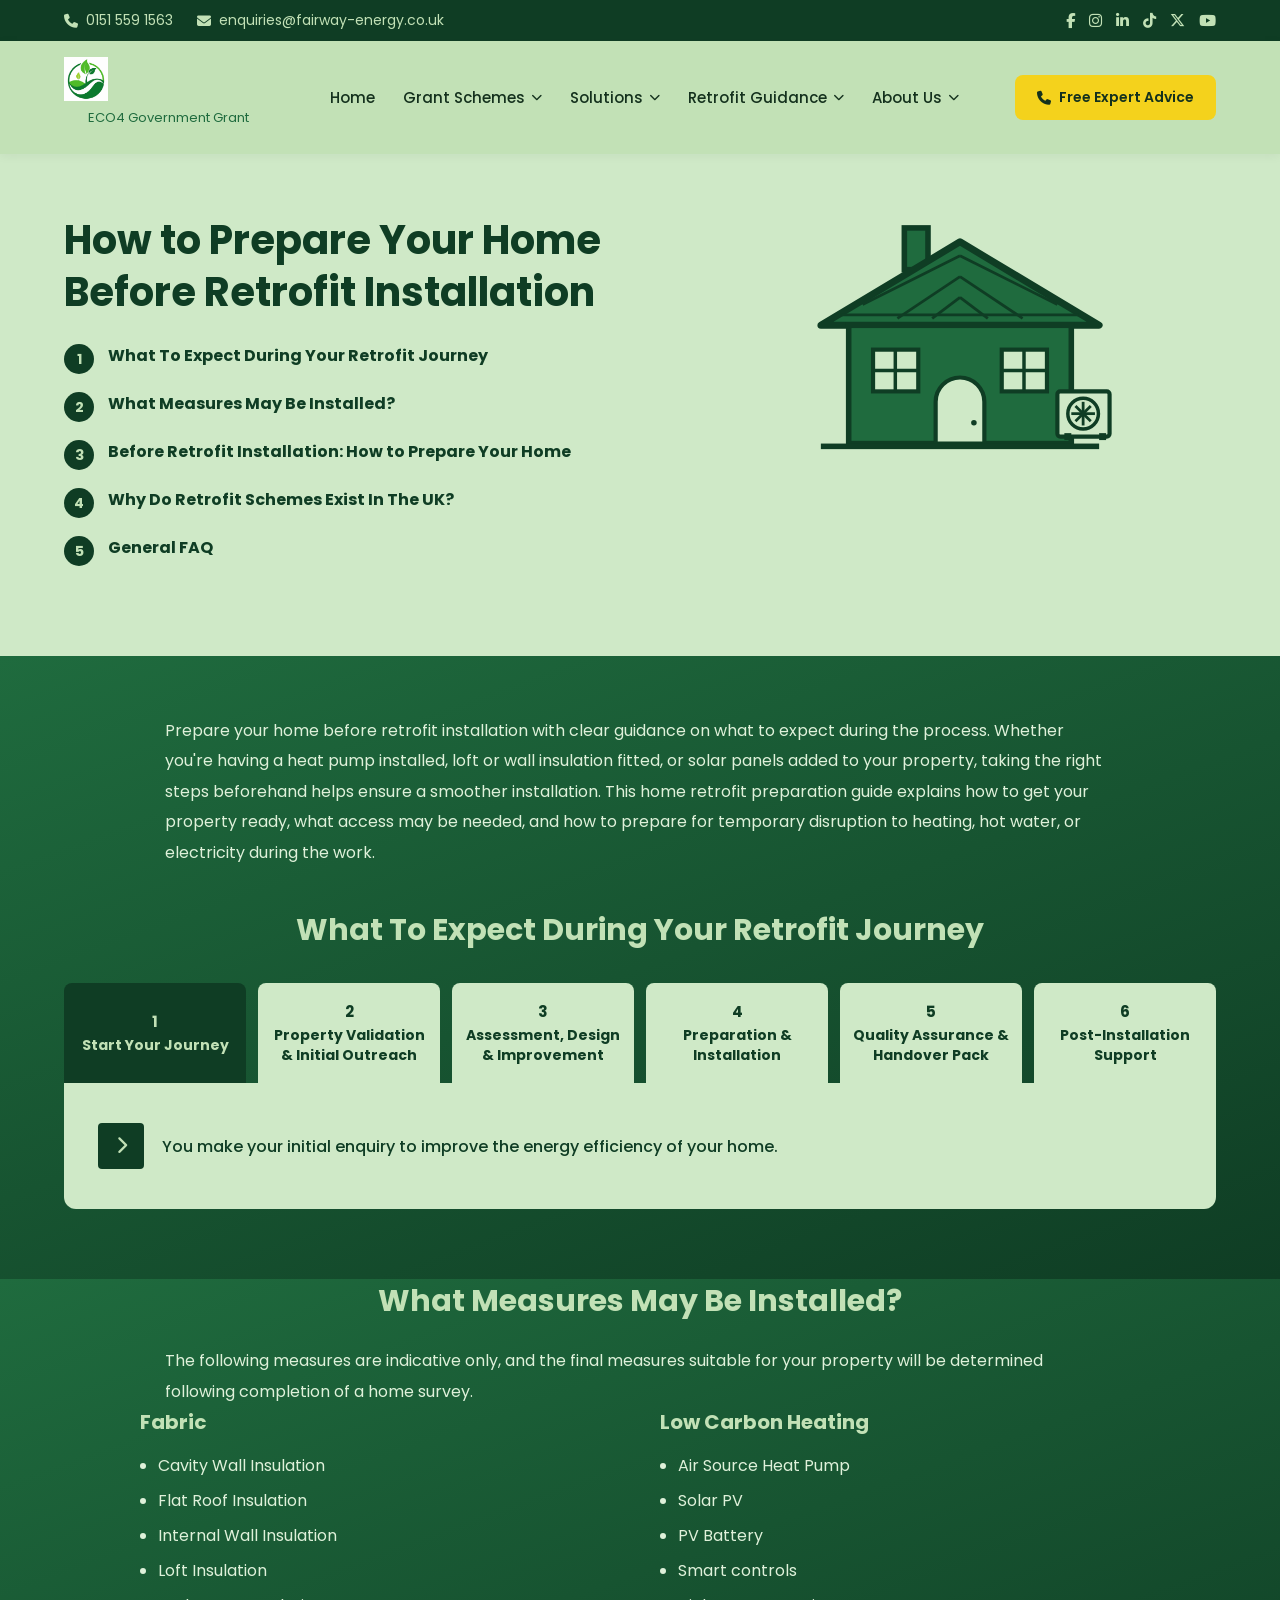
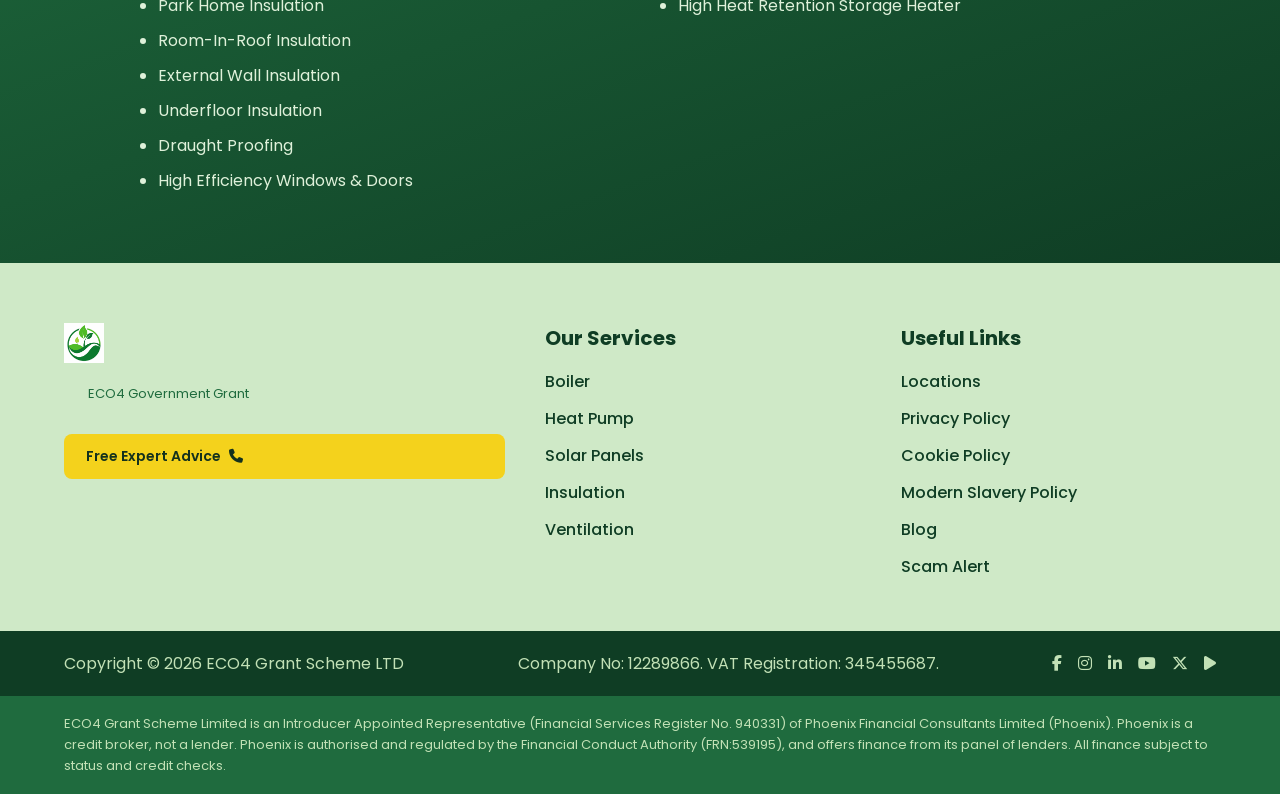
==== commit 9e925382: "Revise Before Retrofit Installation HTML structure Updated the content and structure of the Before R" ====
--- a/Before Retrofit Installation.html
+++ b/Before Retrofit Installation.html
@@ -3,7 +3,9 @@
 <head>
     <meta charset="UTF-8">
     <meta name="viewport" content="width=device-width, initial-scale=1.0">
-    <title>How to Prepare Your Home Before Retrofit Installation | Fairway Energy</title>
+    <title>How to Prepare Your Home Before Retrofit Installation | ECO4 Government Grant
+</title>
+    <link rel="icon" type="png" href="logoo.png">
 
     <link rel="preconnect" href="https://fonts.googleapis.com">
     <link href="https://fonts.googleapis.com/css2?family=Poppins:wght@300;400;500;600;700;800&display=swap" rel="stylesheet">
@@ -21,10 +23,8 @@
         <div class="left-info">
             <span><i class="fa-solid fa-phone"></i> 0151 559 1563</span>
             <span><i class="fa-solid fa-envelope"></i> enquiries@fairway-energy.co.uk</span>
-            <span><i class="fa-solid fa-triangle-exclamation"></i> Scam Alert</span>
         </div>
         <div class="right-info">
-            <span class="rating">Rated 4.6 on Trustpilot ★★★★★</span>
             <i class="fab fa-facebook-f"></i>
             <i class="fab fa-instagram"></i>
             <i class="fab fa-linkedin-in"></i>
@@ -39,7 +39,10 @@
 <header>
     <div class="container nav">
         <div class="logo">
-            <img src="logo.png" alt="Fairway Energy">
+            <img src="logo.png" alt=" ECO4 Government Grant
+">
+            <p class="tagline">ECO4 Government Grant
+</p>
         </div>
 
         <button class="mobile-nav-toggle" id="mobileNavToggle" type="button">
@@ -104,7 +107,6 @@
             Free Expert Advice
         </a>
     </div>
-    <div class="tagline">Warmer Home. Lower Bills</div>
 </header>
 
 
@@ -117,31 +119,68 @@
             <h1>How to Prepare Your Home Before Retrofit Installation</h1>
 
             <ol class="reg-toc-inline">
-                <li><span class="toc-num">1</span><a href="#journey">What To Expect During Your Retrofit Journey</a></li>
-                <li><span class="toc-num">2</span><a href="#measures">What Measures May Be Installed?</a></li>
-                <li><span class="toc-num">3</span><a href="#prepare">Before Retrofit Installation: How to Prepare Your Home</a></li>
-                <li><span class="toc-num">4</span><a href="#why-exist">Why Do Retrofit Schemes Exist In The UK?</a></li>
-                <li><span class="toc-num">5</span><a href="#faq">General FAQ</a></li>
+                <li><span class="toc-num">1</span><a >What To Expect During Your Retrofit Journey</a></li>
+                <li><span class="toc-num">2</span><a >What Measures May Be Installed?</a></li>
+                <li><span class="toc-num">3</span><a >Before Retrofit Installation: How to Prepare Your Home</a></li>
+                <li><span class="toc-num">4</span><a >Why Do Retrofit Schemes Exist In The UK?</a></li>
+                <li><span class="toc-num">5</span><a >General FAQ</a></li>
             </ol>
         </div>
 
         <!-- RIGHT: VIDEO CARD -->
         <div class="reg-right">
-            <div class="video-card">
-                <div class="video-controls">
-                    <span><i class="fa-solid fa-volume-xmark"></i></span>
-                    <span>CC</span>
-                    <span><i class="fa-solid fa-gear"></i></span>
-                </div>
-                <div class="play-btn"><i class="fa-solid fa-play"></i></div>
-                <div class="video-info">
-                    <div class="video-channel-icon"><i class="fa-solid fa-leaf"></i></div>
-                    <div>
-                        <h4>UK Retrofit Schemes | Warm Homes</h4>
-                        <span>Fairway Energy</span>
-                    </div>
-                </div>
-            </div>
+            <div class="reg-house-icon">
+    <svg viewBox="0 0 460 380" xmlns="http://www.w3.org/2000/svg">
+        <!-- chimney -->
+        <rect x="150" y="20" width="34" height="60" fill="var(--mid-green)" stroke="var(--dark-green)" stroke-width="8"/>
+
+        <!-- roof -->
+        <polygon points="30,160 230,40 430,160" fill="var(--mid-green)" stroke="var(--dark-green)" stroke-width="10" stroke-linejoin="round"/>
+
+        <!-- solar panel grid lines on roof -->
+        <g stroke="var(--dark-green)" stroke-width="4">
+            <line x1="90" y1="130" x2="230" y2="60"/>
+            <line x1="140" y1="150" x2="230" y2="90"/>
+            <line x1="190" y1="150" x2="230" y2="120"/>
+            <line x1="370" y1="130" x2="230" y2="60"/>
+            <line x1="320" y1="150" x2="230" y2="90"/>
+            <line x1="270" y1="150" x2="230" y2="120"/>
+            <line x1="60" y1="145" x2="400" y2="145"/>
+        </g>
+
+        <!-- house body -->
+        <rect x="70" y="160" width="320" height="170" fill="var(--mid-green)" stroke="var(--dark-green)" stroke-width="8"/>
+
+        <!-- left window -->
+        <rect x="105" y="195" width="65" height="60" fill="var(--light-green)" stroke="var(--dark-green)" stroke-width="6"/>
+        <line x1="137" y1="195" x2="137" y2="255" stroke="var(--dark-green)" stroke-width="5"/>
+        <line x1="105" y1="225" x2="170" y2="225" stroke="var(--dark-green)" stroke-width="5"/>
+
+        <!-- right window -->
+        <rect x="290" y="195" width="65" height="60" fill="var(--light-green)" stroke="var(--dark-green)" stroke-width="6"/>
+        <line x1="322" y1="195" x2="322" y2="255" stroke="var(--dark-green)" stroke-width="5"/>
+        <line x1="290" y1="225" x2="355" y2="225" stroke="var(--dark-green)" stroke-width="5"/>
+
+        <!-- door -->
+        <path d="M195 330 V270 A35 35 0 0 1 265 270 V330 Z" fill="var(--light-green)" stroke="var(--dark-green)" stroke-width="6"/>
+        <circle cx="250" cy="300" r="4" fill="var(--dark-green)"/>
+
+        <!-- heat pump unit -->
+        <rect x="370" y="255" width="75" height="65" rx="4" fill="var(--light-green)" stroke="var(--dark-green)" stroke-width="6"/>
+        <circle cx="407" cy="287" r="22" fill="none" stroke="var(--dark-green)" stroke-width="5"/>
+        <g stroke="var(--dark-green)" stroke-width="4">
+            <line x1="407" y1="270" x2="407" y2="304"/>
+            <line x1="390" y1="287" x2="424" y2="287"/>
+            <line x1="396" y1="276" x2="418" y2="298"/>
+            <line x1="418" y1="276" x2="396" y2="298"/>
+        </g>
+        <rect x="380" y="315" width="10" height="10" fill="var(--dark-green)"/>
+        <rect x="430" y="315" width="10" height="10" fill="var(--dark-green)"/>
+
+        <!-- ground line -->
+        <rect x="30" y="330" width="400" height="8" fill="var(--dark-green)"/>
+    </svg>
+</div>
         </div>
     </div>
 </section>
@@ -238,6 +277,71 @@
     </div>
 </section>
 
+
+
+
+<!--================ FOOTER =================-->
+<footer class="site-footer">
+
+    <div class="container footer-top">
+
+        <div class="footer-brand">
+            <img src="logo.png" alt="ECO4 Grant Scheme" class="footer-logo">
+            <p class="tagline">ECO4 Government Grant
+</p>
+            <a href="#" class="call-btn">Free Expert Advice <i class="fa-solid fa-phone"></i></a>
+        </div>
+
+        <div class="footer-col">
+            <h3>Our Services</h3>
+            <ul>
+                <li><a href="boiler.html">Boiler</a></li>
+                <li><a href="heat-pump.html">Heat Pump</a></li>
+                <li><a href="solar-panels.html">Solar Panels</a></li>
+                <li><a href="insulation.html">Insulation</a></li>
+                <li><a href="ventilation.html">Ventilation</a></li>
+            </ul>
+        </div>
+
+        <div class="footer-col">
+            <h3>Useful Links</h3>
+            <ul>
+                <li><a href="locations.html">Locations</a></li>
+                <li><a href="privacy-policy.html">Privacy Policy</a></li>
+                <li><a href="cookie-policy.html">Cookie Policy</a></li>
+                <li><a href="modern-slavery-policy.html">Modern Slavery Policy</a></li>
+                <li><a href="blog.html">Blog</a></li>
+                <li><a href="scam-alert.html">Scam Alert</a></li>
+            </ul>
+        </div>
+
+    </div>
+
+  
+    <div class="footer-bottom">
+        <div class="container">
+            <p>Copyright &copy; 2026 ECO4 Grant Scheme LTD</p>
+            <p>Company No: 12289866. VAT Registration: 345455687.</p>
+            <div class="footer-social">
+                <i class="fab fa-facebook-f"></i>
+                <i class="fab fa-instagram"></i>
+                <i class="fab fa-linkedin-in"></i>
+                <i class="fab fa-youtube"></i>
+                <i class="fab fa-x-twitter"></i>
+                <i class="fa-solid fa-play"></i>
+            </div>
+        </div> 
+    </div>
+
+    <div class="footer-disclaimer">
+        <div class="container">
+            <p>
+                ECO4 Grant Scheme Limited is an Introducer Appointed Representative (Financial Services Register No. 940331) of Phoenix Financial Consultants Limited (Phoenix). Phoenix is a credit broker, not a lender. Phoenix is authorised and regulated by the Financial Conduct Authority (FRN:539195), and offers finance from its panel of lenders. All finance subject to status and credit checks.
+            </p>
+        </div>
+    </div>
+
+</footer>
 <script src="script.js"></script>
 <script>
     document.querySelectorAll('.step-tab').forEach(function (tab) {
@@ -254,4 +358,4 @@
 </script>
 
 </body>
-</html>+</html>
--- a/Before Retrofit Installation.css
+++ b/Before Retrofit Installation.css
@@ -1093,7 +1093,7 @@
   display:flex;
   align-items:center;
   justify-content:center;
-  color: var(--mid-green);
+  color: var(--white);
   font-size: 16px;
   flex-shrink:0;
 }
@@ -1268,4 +1268,104 @@
   .step-tabs{
     grid-template-columns: repeat(2, 1fr);
   }
-}+}
+
+
+
+
+/* ================ FOOTER ================ */
+.site-footer{
+  background: var(--light-green);
+}
+
+.footer-top{
+  display:grid;
+  grid-template-columns: 1.4fr 1fr 1fr;
+  gap: 40px;
+  padding: 60px 24px 40px;
+}
+
+.footer-brand .footer-logo{
+  height: 40px;
+  margin-bottom: 14px;
+}
+.footer-brand .tagline{
+  color: var(--mid-green);
+  margin-bottom: 20px;
+}
+
+.footer-col h3{
+  color: var(--dark-green);
+  font-size: 20px;
+  margin-bottom: 16px;
+}
+.footer-col ul li{
+  margin-bottom: 12px;
+}
+.footer-col ul li a{
+  color: var(--dark-green);
+  font-weight: 500;
+}
+.footer-col ul li a:hover{
+  color: var(--mid-green);
+}
+
+.footer-partners{
+  background: var(--white);
+  padding: 40px 24px;
+  text-align:center;
+}
+.footer-partners h3{
+  color: var(--mid-green);
+  font-size: 22px;
+  margin-bottom: 24px;
+}
+.footer-partners h3:not(:first-child){
+  margin-top: 40px;
+}
+.logo-row{
+  display:flex;
+  justify-content:center;
+  align-items:center;
+  flex-wrap: wrap;
+  gap: 40px;
+}
+.logo-row img{
+  max-height: 45px;
+  width:auto;
+}
+
+.footer-bottom{
+  background: var(--dark-green);
+  color: var(--white);
+  padding: 20px 24px;
+}
+.footer-bottom .container{
+  display:flex;
+  justify-content:space-between;
+  align-items:center;
+  flex-wrap:wrap;
+  gap: 10px;
+}
+.footer-social{
+  display:flex;
+  gap: 16px;
+}
+
+.footer-disclaimer{
+  background: var(--mid-green);
+  color: var(--white);
+  font-size: 13px;
+  line-height:1.6;
+  padding: 18px 24px;
+}
+
+@media (max-width: 900px){
+  .footer-top{
+    grid-template-columns: 1fr;
+  }
+  .footer-bottom .container{
+    flex-direction: column;
+    align-items: flex-start;
+  }
+}
--- a/responsive.css
+++ b/responsive.css
@@ -203,4 +203,115 @@
     .accordion-body{
         padding: 20px !important;
     }
-}+}
+
+
+/* ================= MOBILE HEADER FIX ================= */
+
+@media (max-width: 768px) {
+
+    /* Social media icons hide on mobile */
+    .right-info {
+        display: none !important;
+    }
+
+    /* Top bar sirf phone number rakhe */
+    .top-flex {
+        display: flex;
+        flex-direction: row;
+        align-items: center;
+        justify-content: flex-start;
+        padding: 8px 18px;
+    }
+
+    .left-info {
+        display: flex;
+        align-items: center;
+        gap: 0;
+    }
+
+    /* Email hide */
+    .left-info span:nth-child(2) {
+        display: none !important;
+    }
+
+    /* Phone number */
+    .left-info span:first-child {
+        display: flex;
+        align-items: center;
+        gap: 8px;
+        font-size: 15px;
+        white-space: nowrap;
+    }
+
+    /* Phone icon */
+    .left-info span:first-child i {
+        font-size: 17px;
+        line-height: 1;
+        width: 20px;
+        text-align: center;
+    }
+
+    /* Free Expert Advice button */
+    .call-btn {
+        width: 100%;
+        min-height: 64px;
+        display: flex;
+        align-items: center;
+        justify-content: center;
+        gap: 10px;
+        font-size: 18px;
+        padding: 16px 20px;
+        border-radius: 14px;
+    }
+
+    /* Call icon inside button */
+    .call-btn i {
+        font-size: 21px;
+        line-height: 1;
+        flex-shrink: 0;
+    }
+}
+
+
+/* ================= SMALL PHONE FIX ================= */
+
+@media (max-width: 480px) {
+
+    .top-flex {
+        padding: 7px 14px;
+    }
+
+    .left-info span:first-child {
+        font-size: 14px;
+    }
+
+    .left-info span:first-child i {
+        font-size: 16px;
+    }
+
+    .call-btn {
+        min-height: 58px;
+        font-size: 17px;
+        border-radius: 13px;
+        gap: 9px;
+    }
+
+    .call-btn i {
+        font-size: 19px;
+    }
+}
+
+/* Hide phone number/top contact bar on mobile */
+@media (max-width: 768px) {
+    .top-flex {
+        display: none !important;
+    }
+}
+
+/* Hide Free Expert Advice button on mobile */
+@media (max-width: 768px) {
+    .call-btn {
+        display: none !important;
+    }
+}
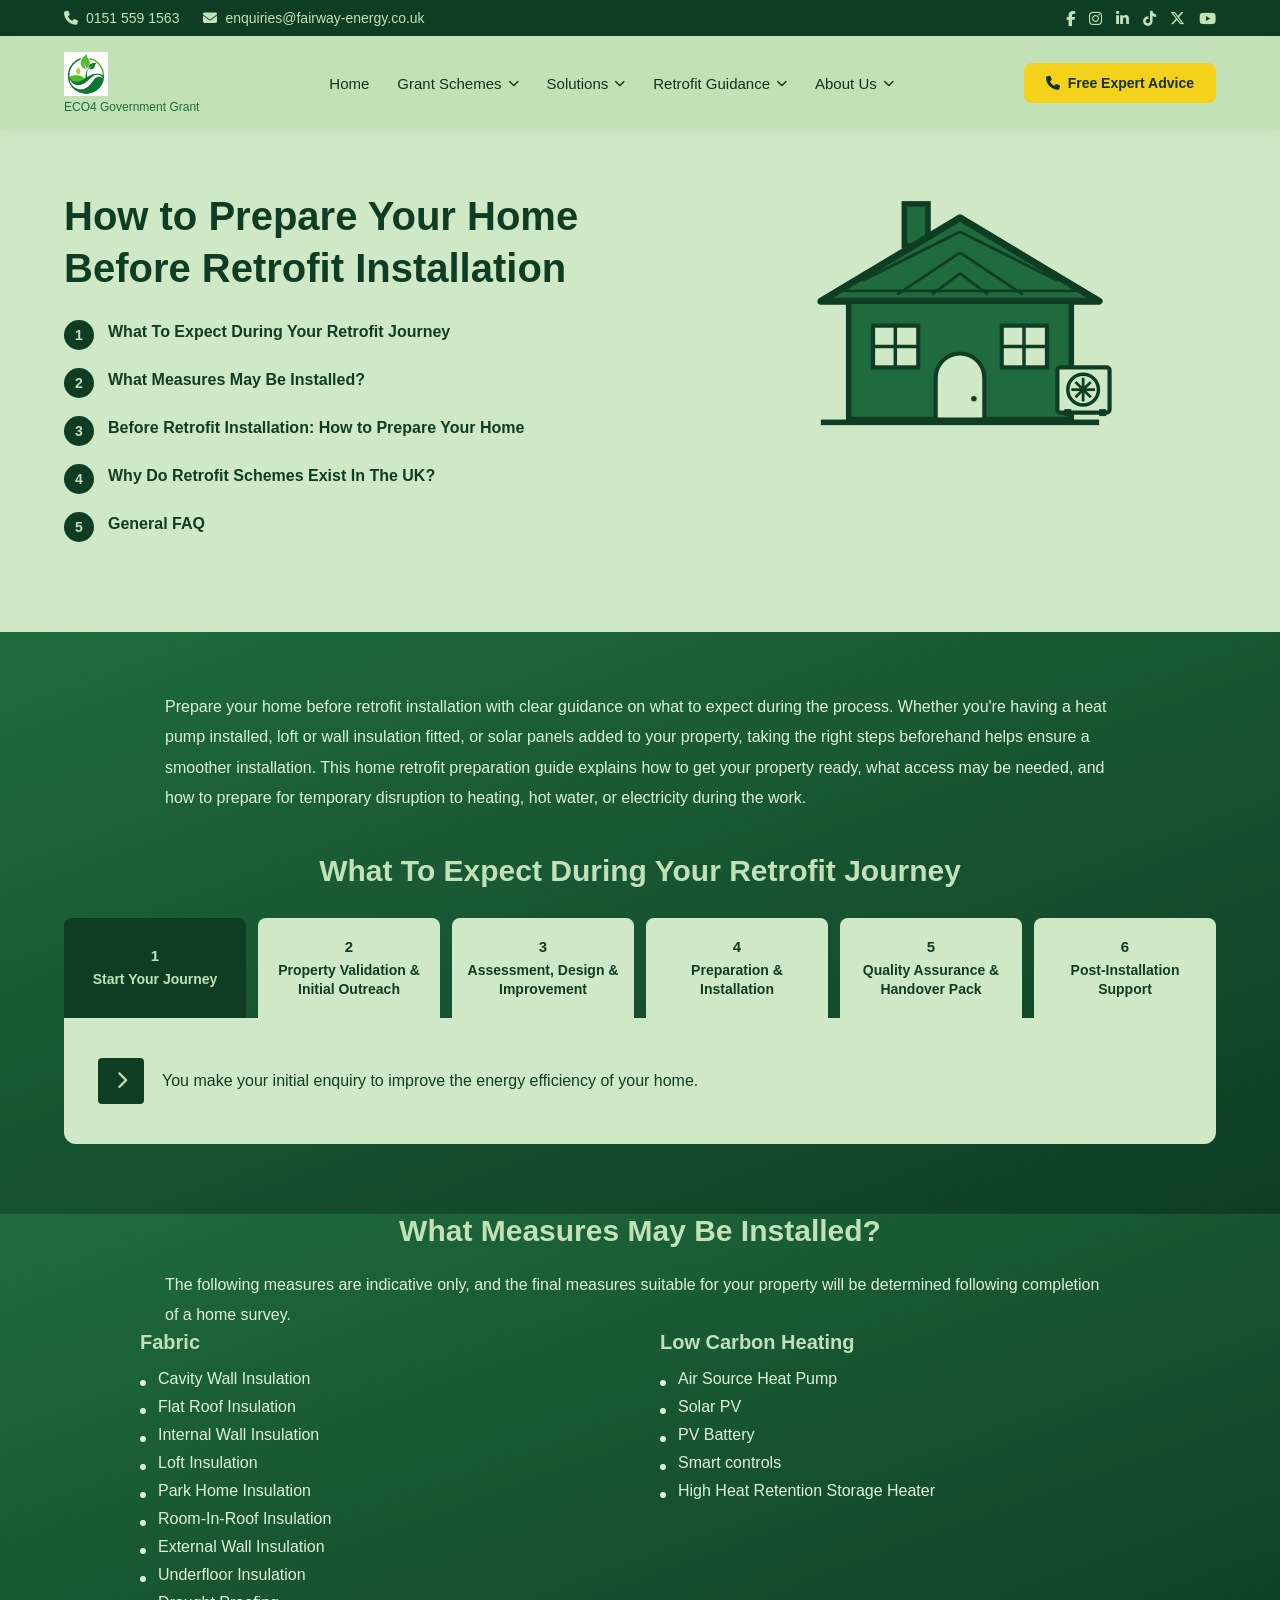
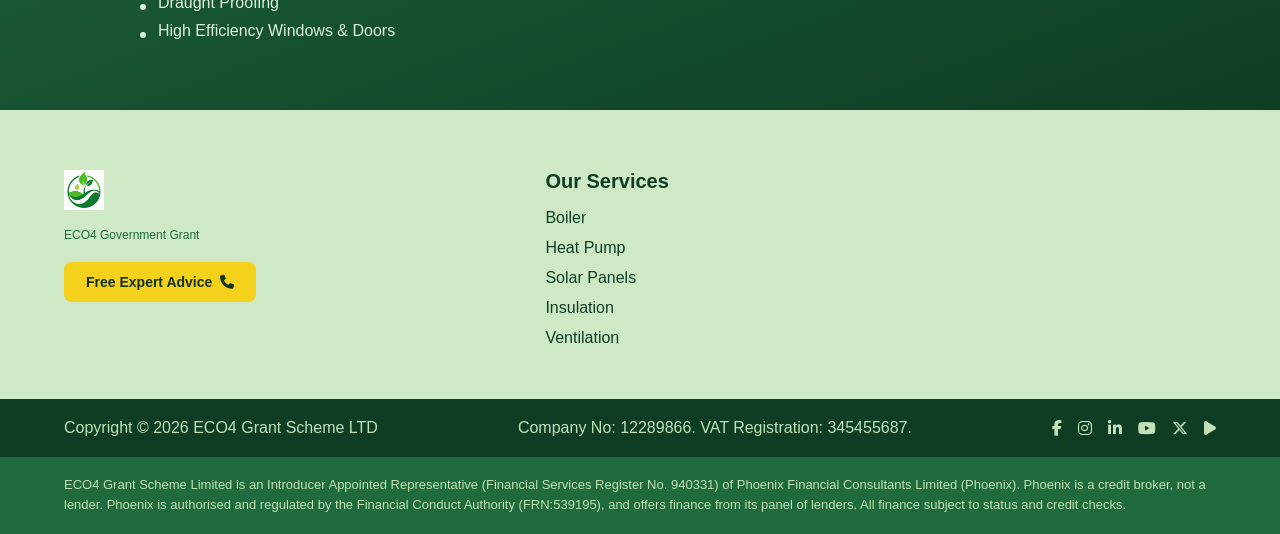
==== commit 47d1be67: "Update print statement from 'Hello' to 'Goodbye'" ====
--- a/Before Retrofit Installation.html
+++ b/Before Retrofit Installation.html
@@ -278,8 +278,6 @@
 </section>
 
 
-
-
 <!--================ FOOTER =================-->
 <footer class="site-footer">
 
@@ -288,6 +286,7 @@
         <div class="footer-brand">
             <img src="logo.png" alt="ECO4 Grant Scheme" class="footer-logo">
             <p class="tagline">ECO4 Government Grant
+ 
 </p>
             <a href="#" class="call-btn">Free Expert Advice <i class="fa-solid fa-phone"></i></a>
         </div>
@@ -303,17 +302,7 @@
             </ul>
         </div>
 
-        <div class="footer-col">
-            <h3>Useful Links</h3>
-            <ul>
-                <li><a href="locations.html">Locations</a></li>
-                <li><a href="privacy-policy.html">Privacy Policy</a></li>
-                <li><a href="cookie-policy.html">Cookie Policy</a></li>
-                <li><a href="modern-slavery-policy.html">Modern Slavery Policy</a></li>
-                <li><a href="blog.html">Blog</a></li>
-                <li><a href="scam-alert.html">Scam Alert</a></li>
-            </ul>
-        </div>
+        
 
     </div>
 
@@ -342,6 +331,7 @@
     </div>
 
 </footer>
+
 <script src="script.js"></script>
 <script>
     document.querySelectorAll('.step-tab').forEach(function (tab) {
--- a/Before Retrofit Installation.css
+++ b/Before Retrofit Installation.css
@@ -82,11 +82,10 @@
   height: 44px;
 }
 .tagline{
-  font-size: 13px;
+  font-size: 12px;
   color: var(--mid-green);
-  padding: 0 24px 10px;
-}
-
+  font-weight:500;
+}
 .mobile-nav-toggle{
   display:none;
   background:none;
@@ -105,31 +104,46 @@
   font-weight:500;
   font-size: 15px;
 }
-
 /* Dropdown toggle buttons */
 .has-dropdown{
   position: relative;
 }
+
+/* Invisible bridge so dropdown doesn't close while moving cursor */
+.has-dropdown::after{
+  content: "";
+  position: absolute;
+  top: 100%;
+  left: 0;
+  width: 100%;
+  height: 15px;
+  background: transparent;
+  z-index: 999;
+}
+
 .dropdown-toggle{
-  background:none;
-  border:none;
+  background: none;
+  border: none;
   font: inherit;
-  font-weight:500;
+  font-weight: 500;
   color: var(--text-dark);
-  display:flex;
-  align-items:center;
+  display: flex;
+  align-items: center;
   gap: 6px;
-  cursor:pointer;
+  cursor: pointer;
   padding: 6px 0;
 }
+
 .arrow{
   font-size: 11px;
   transition: transform 0.2s ease;
 }
 
+
+/* Dropdown menu */
 .dropdown-menu{
-  display:none;
-  position:absolute;
+  display: none;
+  position: absolute;
   top: calc(100% + 12px);
   left: 0;
   background: var(--white);
@@ -137,42 +151,53 @@
   border-radius: 10px;
   box-shadow: 0 14px 32px rgba(15,61,36,0.15);
   padding: 10px 0;
-}
+  z-index: 1000;
+}
+
 .dropdown-menu li a{
-  display:block;
+  display: block;
   padding: 10px 18px;
   font-size: 14px;
   color: var(--text-dark);
-  font-weight:400;
-}
+  font-weight: 400;
+}
+
 .dropdown-menu li a:hover{
   background: var(--light-green);
   color: var(--mid-green);
 }
 
-.has-dropdown.open .dropdown-menu{
-  display:block;
-}
-.has-dropdown.open .arrow{
+
+/* ===============================
+   HOVER DROPDOWN
+   =============================== */
+
+.has-dropdown:hover .dropdown-menu{
+  display: block;
+}
+
+.has-dropdown:hover .arrow{
   transform: rotate(180deg);
 }
 
+
+/* Call button */
 .call-btn{
   background: var(--yellow);
   color: var(--text-dark);
-  font-weight:600;
+  font-weight: 600;
   font-size: 14px;
   padding: 12px 22px;
   border-radius: 8px;
-  display:flex;
-  align-items:center;
+  display: flex;
+  align-items: center;
   gap: 8px;
-  white-space:nowrap;
-}
+  white-space: nowrap;
+}
+
 .call-btn:hover{
-  background:#e6c400;
-}
-
+  background: #e6c400;
+}
 /* ================ HERO ================ */
 .hero{
   background: var(--light-green);
@@ -1271,101 +1296,204 @@
 }
 
 
-
-
-/* ================ FOOTER ================ */
-.site-footer{
+/* =========================================================
+   FOOTER
+========================================================= */
+
+.site-footer {
   background: var(--light-green);
 }
 
-.footer-top{
-  display:grid;
+/* ---------- FOOTER TOP ---------- */
+
+.footer-top {
+  display: grid;
   grid-template-columns: 1.4fr 1fr 1fr;
   gap: 40px;
   padding: 60px 24px 40px;
 }
 
-.footer-brand .footer-logo{
+/* ---------- FOOTER BRAND ---------- */
+
+.footer-brand .footer-logo {
   height: 40px;
+  width: auto;
   margin-bottom: 14px;
 }
-.footer-brand .tagline{
+
+.footer-brand .tagline {
   color: var(--mid-green);
   margin-bottom: 20px;
 }
 
-.footer-col h3{
+/* ---------- FREE EXPERT ADVICE ---------- */
+/* Desktop par button content ke according rahega */
+
+.footer-brand a {
+  display: inline-flex !important;
+  width: fit-content !important;
+  max-width: max-content !important;
+  align-items: center;
+  justify-content: center;
+}
+
+/* ---------- FOOTER COLUMNS ---------- */
+
+.footer-col h3 {
   color: var(--dark-green);
   font-size: 20px;
   margin-bottom: 16px;
 }
-.footer-col ul li{
+
+.footer-col ul {
+  list-style: none;
+  padding: 0;
+  margin: 0;
+}
+
+.footer-col ul li {
   margin-bottom: 12px;
 }
-.footer-col ul li a{
+
+.footer-col ul li a {
   color: var(--dark-green);
   font-weight: 500;
-}
-.footer-col ul li a:hover{
+  text-decoration: none;
+}
+
+.footer-col ul li a:hover {
   color: var(--mid-green);
 }
 
-.footer-partners{
+/* ---------- PARTNERS ---------- */
+
+.footer-partners {
   background: var(--white);
   padding: 40px 24px;
-  text-align:center;
-}
-.footer-partners h3{
+  text-align: center;
+}
+
+.footer-partners h3 {
   color: var(--mid-green);
   font-size: 22px;
   margin-bottom: 24px;
 }
-.footer-partners h3:not(:first-child){
+
+.footer-partners h3:not(:first-child) {
   margin-top: 40px;
 }
-.logo-row{
-  display:flex;
-  justify-content:center;
-  align-items:center;
+
+.logo-row {
+  display: flex;
+  justify-content: center;
+  align-items: center;
   flex-wrap: wrap;
   gap: 40px;
 }
-.logo-row img{
+
+.logo-row img {
   max-height: 45px;
-  width:auto;
-}
-
-.footer-bottom{
+  width: auto;
+}
+
+/* ---------- FOOTER BOTTOM ---------- */
+
+.footer-bottom {
   background: var(--dark-green);
   color: var(--white);
   padding: 20px 24px;
 }
-.footer-bottom .container{
-  display:flex;
-  justify-content:space-between;
-  align-items:center;
-  flex-wrap:wrap;
+
+.footer-bottom .container {
+  display: flex;
+  justify-content: space-between;
+  align-items: center;
+  flex-wrap: wrap;
   gap: 10px;
 }
-.footer-social{
-  display:flex;
+
+.footer-social {
+  display: flex;
   gap: 16px;
 }
 
-.footer-disclaimer{
+.footer-social a {
+  color: var(--white);
+  text-decoration: none;
+}
+
+/* ---------- DISCLAIMER ---------- */
+
+.footer-disclaimer {
   background: var(--mid-green);
   color: var(--white);
   font-size: 13px;
-  line-height:1.6;
+  line-height: 1.6;
   padding: 18px 24px;
 }
 
-@media (max-width: 900px){
-  .footer-top{
-    grid-template-columns: 1fr;
-  }
-  .footer-bottom .container{
+/* =========================================================
+   TABLET
+========================================================= */
+
+@media (max-width: 900px) {
+
+  .footer-top {
+    grid-template-columns: 1fr 1fr;
+    gap: 30px;
+  }
+
+  .footer-bottom .container {
     flex-direction: column;
     align-items: flex-start;
   }
-}
+
+}
+
+
+/* =========================================================
+   MOBILE / PHONE
+========================================================= */
+
+@media (max-width: 600px) {
+
+  .footer-top {
+    grid-template-columns: 1fr;
+    padding: 40px 20px 30px;
+    gap: 30px;
+  }
+
+  /* Free Expert Advice mobile par hide */
+  .footer-brand a {
+    display: none !important;
+  }
+
+  .footer-brand .footer-logo {
+    height: 40px;
+  }
+
+  .footer-col h3 {
+    font-size: 19px;
+  }
+
+  .footer-bottom {
+    padding: 18px 20px;
+  }
+
+  .footer-bottom .container {
+    align-items: center;
+    text-align: center;
+  }
+
+  .footer-social {
+    justify-content: center;
+    flex-wrap: wrap;
+  }
+
+  .footer-disclaimer {
+    padding: 16px 20px;
+    font-size: 12px;
+    text-align: center;
+  }
+
+}
--- a/responsive.css
+++ b/responsive.css
@@ -13,6 +13,8 @@
 
 * {
     -webkit-text-size-adjust: 100%;
+      font-family: Georgia,Helvetica, serif;
+
 }
 
 html{
@@ -79,6 +81,7 @@
     .logo img{
         height: 38px;
     }
+    
 
     .mobile-nav-toggle{
         display: block !important;
@@ -308,7 +311,6 @@
         display: none !important;
     }
 }
-
 /* Hide Free Expert Advice button on mobile */
 @media (max-width: 768px) {
     .call-btn {
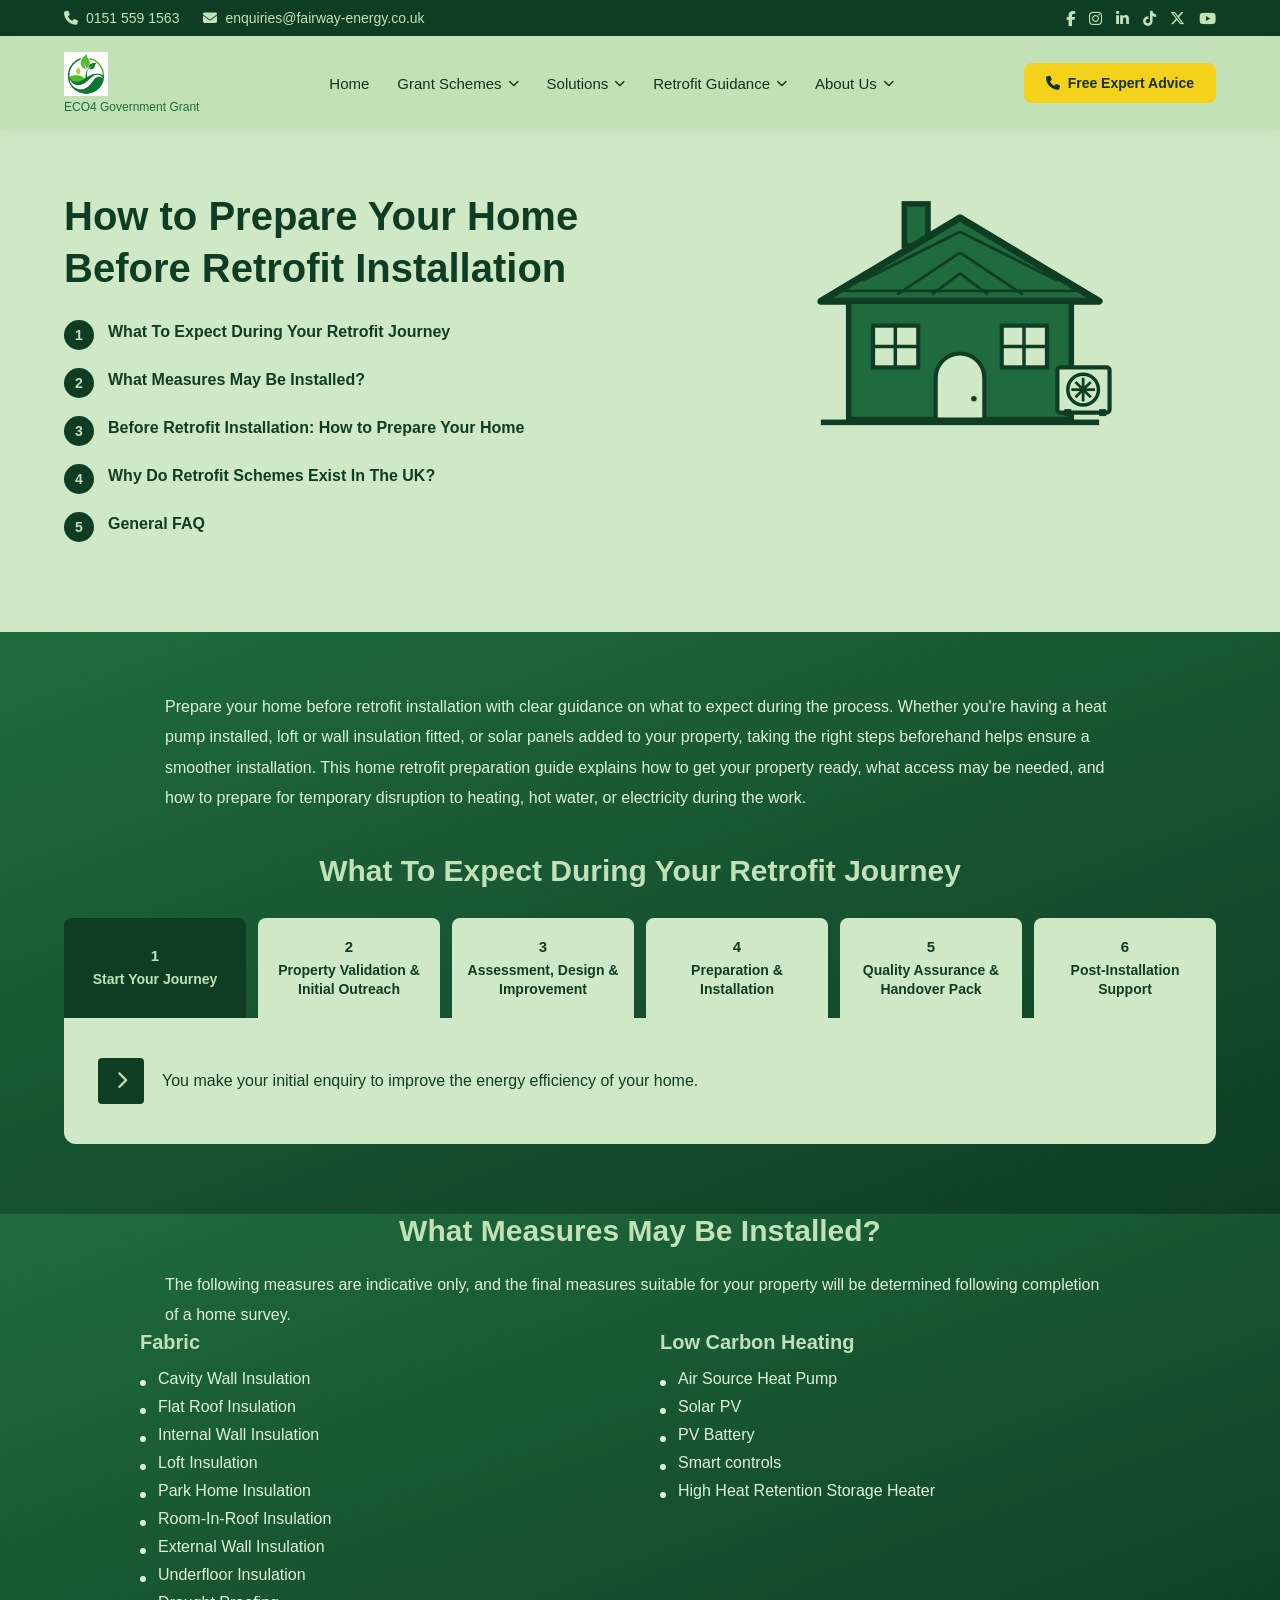
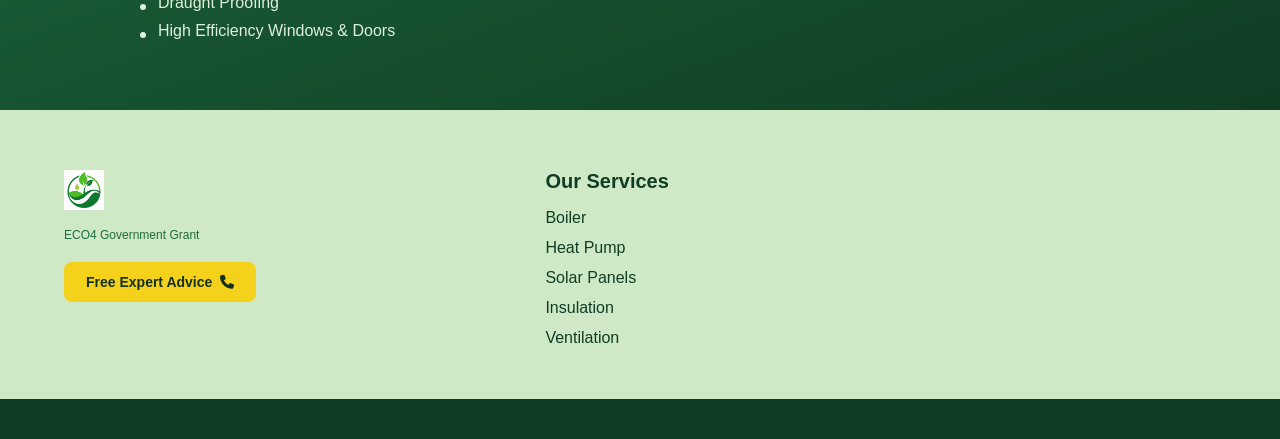
==== commit ae4f4cd6: "Update Before Retrofit Installation.html" ====
--- a/Before Retrofit Installation.html
+++ b/Before Retrofit Installation.html
@@ -309,26 +309,11 @@
   
     <div class="footer-bottom">
         <div class="container">
-            <p>Copyright &copy; 2026 ECO4 Grant Scheme LTD</p>
-            <p>Company No: 12289866. VAT Registration: 345455687.</p>
-            <div class="footer-social">
-                <i class="fab fa-facebook-f"></i>
-                <i class="fab fa-instagram"></i>
-                <i class="fab fa-linkedin-in"></i>
-                <i class="fab fa-youtube"></i>
-                <i class="fab fa-x-twitter"></i>
-                <i class="fa-solid fa-play"></i>
-            </div>
+           
         </div> 
     </div>
 
-    <div class="footer-disclaimer">
-        <div class="container">
-            <p>
-                ECO4 Grant Scheme Limited is an Introducer Appointed Representative (Financial Services Register No. 940331) of Phoenix Financial Consultants Limited (Phoenix). Phoenix is a credit broker, not a lender. Phoenix is authorised and regulated by the Financial Conduct Authority (FRN:539195), and offers finance from its panel of lenders. All finance subject to status and credit checks.
-            </p>
-        </div>
-    </div>
+   
 
 </footer>
 
